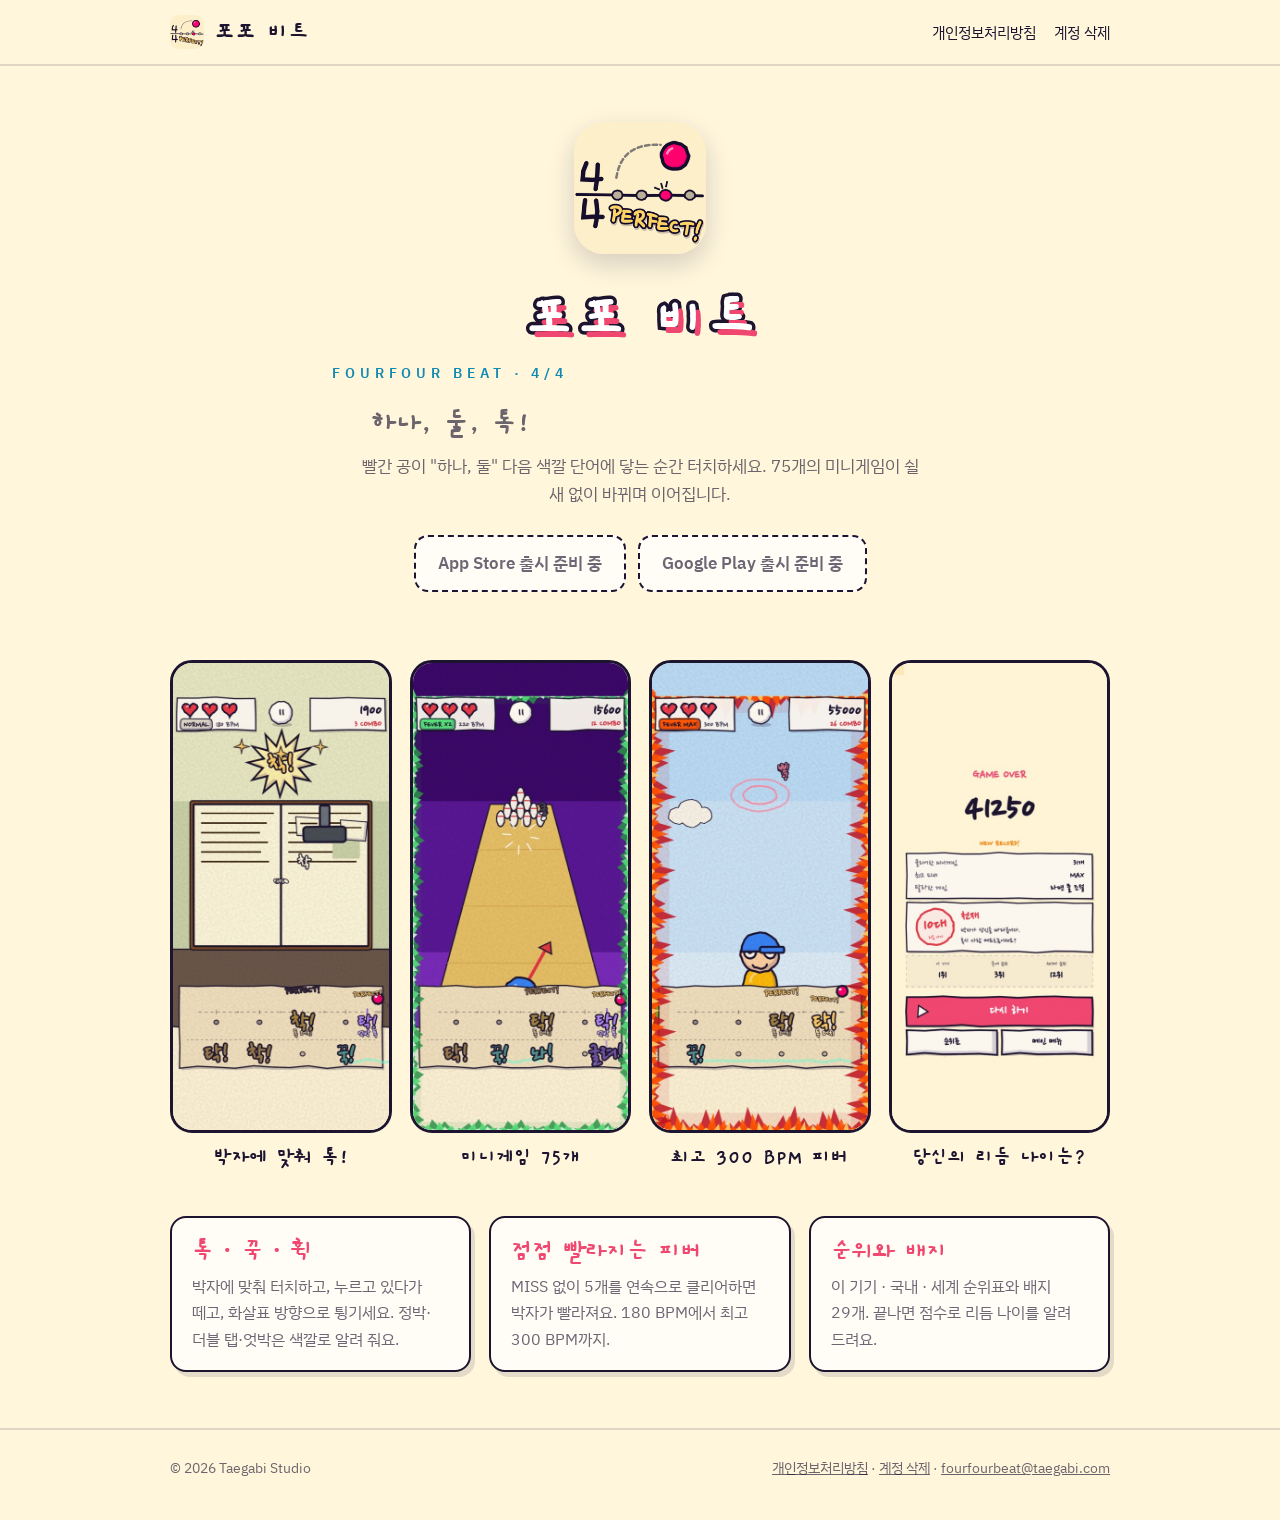
==== index.html @ 596d6d3b "포포 비트 소개 사이트, 개인정보처리방침, 계정 삭제 안내 Co-Authored-By: Claude Opus 5.5 <noreply@anthropic.com>" ====
<!doctype html>
<html lang="ko">
<head>
  <meta charset="utf-8">
  <meta name="viewport" content="width=device-width, initial-scale=1">
  <title>포포 비트 - 박자 맞추는 리듬 미니게임</title>
  <meta name="description" content="하나, 둘, 톡! 박자에 맞춰 터치하는 리듬 미니게임 75개. 당신의 리듬 나이는 몇 살일까요?">
  <link rel="canonical" href="https://fourfourbeat.taegabi.com/">
  <meta property="og:type" content="website">
  <meta property="og:title" content="포포 비트 - 박자 맞추는 리듬 미니게임">
  <meta property="og:description" content="하나, 둘, 톡! 박자에 맞춰 터치하는 리듬 미니게임 75개.">
  <meta property="og:image" content="https://fourfourbeat.taegabi.com/assets/og.png">
  <meta property="og:url" content="https://fourfourbeat.taegabi.com/">
  <link rel="icon" type="image/png" href="assets/favicon.png">
  <link rel="apple-touch-icon" href="assets/apple-touch-icon.png">
  <link href="https://fonts.googleapis.com/css2?family=Gaegu:wght@700&family=IBM+Plex+Sans+KR:wght@400;600;700&display=swap" rel="stylesheet">
  <link rel="stylesheet" href="assets/site.css">
</head>
<body>
<header class="top"><div class="wrap">
  <a class="brand" href="./"><img src="assets/logo.png" alt="" width="34" height="34">포포 비트</a>
  <nav><a href="privacy">개인정보처리방침</a><a href="delete">계정 삭제</a></nav>
</div></header>

<main class="wrap">
  <section class="hero">
    <img class="icon" src="assets/logo.png" alt="포포 비트 앱 아이콘" width="132" height="132">
    <h1>포포 비트</h1>
    <p class="en">FOURFOUR BEAT · 4/4</p>
    <p class="tag">하나, 둘, 톡!</p>
    <p>빨간 공이 "하나, 둘" 다음 색깔 단어에 닿는 순간 터치하세요. 75개의 미니게임이 쉴 새 없이 바뀌며 이어집니다.</p>
    <div class="badges">
      <span class="badge soon">App Store 출시 준비 중</span>
      <span class="badge soon">Google Play 출시 준비 중</span>
    </div>
  </section>

  <section class="shots">
    <figure><img src="assets/screens/04_play.jpg" alt="박자에 맞춰 터치하는 게임 화면" width="466" height="1010" loading="lazy"><figcaption>박자에 맞춰 톡!</figcaption></figure>
    <figure><img src="assets/screens/06_fever.jpg" alt="볼링 미니게임 화면" width="466" height="1010" loading="lazy"><figcaption>미니게임 75개</figcaption></figure>
    <figure><img src="assets/screens/07_fever_max.jpg" alt="피버 MAX 300 BPM 화면" width="466" height="1010" loading="lazy"><figcaption>최고 300 BPM 피버</figcaption></figure>
    <figure><img src="assets/screens/08_result.jpg" alt="리듬 나이 결과 화면" width="466" height="1010" loading="lazy"><figcaption>당신의 리듬 나이는?</figcaption></figure>
  </section>

  <section class="features">
    <div class="card"><h3>톡 · 꾹 · 휙</h3><p>박자에 맞춰 터치하고, 누르고 있다가 떼고, 화살표 방향으로 튕기세요. 정박·더블 탭·엇박은 색깔로 알려 줘요.</p></div>
    <div class="card"><h3>점점 빨라지는 피버</h3><p>MISS 없이 5개를 연속으로 클리어하면 박자가 빨라져요. 180 BPM에서 최고 300 BPM까지.</p></div>
    <div class="card"><h3>순위와 배지</h3><p>이 기기 · 국내 · 세계 순위표와 배지 29개. 끝나면 점수로 리듬 나이를 알려 드려요.</p></div>
  </section>
</main>

<footer><div class="wrap">
  <span>© 2026 Taegabi Studio</span>
  <span><a href="privacy">개인정보처리방침</a> · <a href="delete">계정 삭제</a> · <a href="mailto:fourfourbeat@taegabi.com">fourfourbeat@taegabi.com</a></span>
</div></footer>
</body>
</html>
---- assets/site.css ----
:root {
  --paper: #fff6dc;
  --card: #fffdf6;
  --ink: #1d1530;
  --dim: rgba(29, 21, 48, 0.65);
  --accent: #ef476f;
  --gold: #ffd166;
  --blue: #118ab2;
  --line: rgba(29, 21, 48, 0.14);
}
* { box-sizing: border-box; }
html { -webkit-text-size-adjust: 100%; }
body {
  margin: 0;
  background: var(--paper);
  color: var(--ink);
  font: 17px/1.7 "IBM Plex Sans KR", system-ui, -apple-system, sans-serif;
  word-break: keep-all;
  overflow-wrap: anywhere;
}
a { color: var(--accent); }
img { max-width: 100%; height: auto; }
.wrap { max-width: 980px; margin: 0 auto; padding: 0 20px; }
.top { border-bottom: 2px solid var(--line); background: var(--paper); }
.top .wrap { display: flex; align-items: center; justify-content: space-between; height: 64px; }
.brand { display: flex; align-items: center; gap: 10px; font: 700 26px/1 "Gaegu", cursive; color: var(--ink); text-decoration: none; }
.brand img { border-radius: 9px; }
.top nav a { color: var(--ink); text-decoration: none; margin-left: 18px; font-size: 15px; }
.top nav a:hover { color: var(--accent); }

.hero { text-align: center; padding: 56px 0 24px; }
.hero .icon { width: 132px; height: 132px; border-radius: 30px; box-shadow: 0 10px 26px rgba(29, 21, 48, 0.18); }
.hero h1 { font: 700 64px/1.1 "Gaegu", cursive; margin: 22px 0 4px; color: #fff; -webkit-text-stroke: 7px var(--ink); paint-order: stroke fill; text-shadow: 5px 6px 0 var(--accent); }
.hero .en { color: var(--blue); letter-spacing: 0.35em; font-weight: 600; font-size: 14px; margin: 6px 0 18px; }
.hero .tag { font: 700 30px/1.35 "Gaegu", cursive; margin: 0 0 8px; }
.hero p { color: var(--dim); margin: 0 auto; max-width: 560px; }
.badges { display: flex; flex-wrap: wrap; justify-content: center; gap: 12px; margin: 26px 0 0; }
.badge { display: inline-block; padding: 12px 22px; border: 2.5px solid var(--ink); border-radius: 14px; background: var(--card); color: var(--ink); text-decoration: none; font-weight: 600; box-shadow: 4px 5px 0 rgba(29, 21, 48, 0.2); }
.badge.soon { color: var(--dim); border-style: dashed; box-shadow: none; }

.shots { display: grid; grid-template-columns: repeat(4, 1fr); gap: 18px; margin: 44px 0; }
.shots figure { margin: 0; }
.shots img { display: block; width: 100%; border: 3px solid var(--ink); border-radius: 22px; background: var(--card); }
.shots figcaption { text-align: center; font: 700 22px/1.3 "Gaegu", cursive; margin-top: 10px; }

.features { display: grid; grid-template-columns: repeat(3, 1fr); gap: 18px; margin: 0 0 56px; }
.card { background: var(--card); border: 2.5px solid var(--ink); border-radius: 16px; padding: 18px 20px; box-shadow: 4px 5px 0 rgba(29, 21, 48, 0.12); }
.card h3 { font: 700 26px/1.2 "Gaegu", cursive; margin: 0 0 6px; color: var(--accent); }
.card p { margin: 0; color: var(--dim); font-size: 15.5px; }

.doc { max-width: 780px; margin: 0 auto; padding: 36px 20px 64px; }
.doc h1 { font: 700 44px/1.2 "Gaegu", cursive; margin: 0 0 18px; }
.doc h2 { font-size: 20px; margin: 38px 0 10px; padding-top: 16px; border-top: 2px dashed var(--line); }
.doc table { width: 100%; border-collapse: collapse; margin: 12px 0; font-size: 15px; background: var(--card); }
.doc th, .doc td { border: 1px solid var(--line); padding: 9px 11px; text-align: left; vertical-align: top; }
.doc th { background: rgba(255, 209, 102, 0.35); }
.table-scroll { overflow-x: auto; }
.doc .meta { color: var(--dim); font-size: 15px; }
.steps { padding-left: 1.3em; }
.steps li { margin: 6px 0; }
.box { background: var(--card); border: 2.5px solid var(--ink); border-radius: 14px; padding: 16px 20px; margin: 18px 0; }

footer { border-top: 2px solid var(--line); padding: 26px 0 40px; color: var(--dim); font-size: 14px; }
footer .wrap { display: flex; flex-wrap: wrap; gap: 8px 22px; justify-content: space-between; }
footer a { color: var(--dim); }

@media (max-width: 760px) {
  .hero h1 { font-size: 50px; }
  .shots { grid-template-columns: repeat(2, 1fr); }
  .features { grid-template-columns: 1fr; }
  .top nav a { margin-left: 12px; }
}
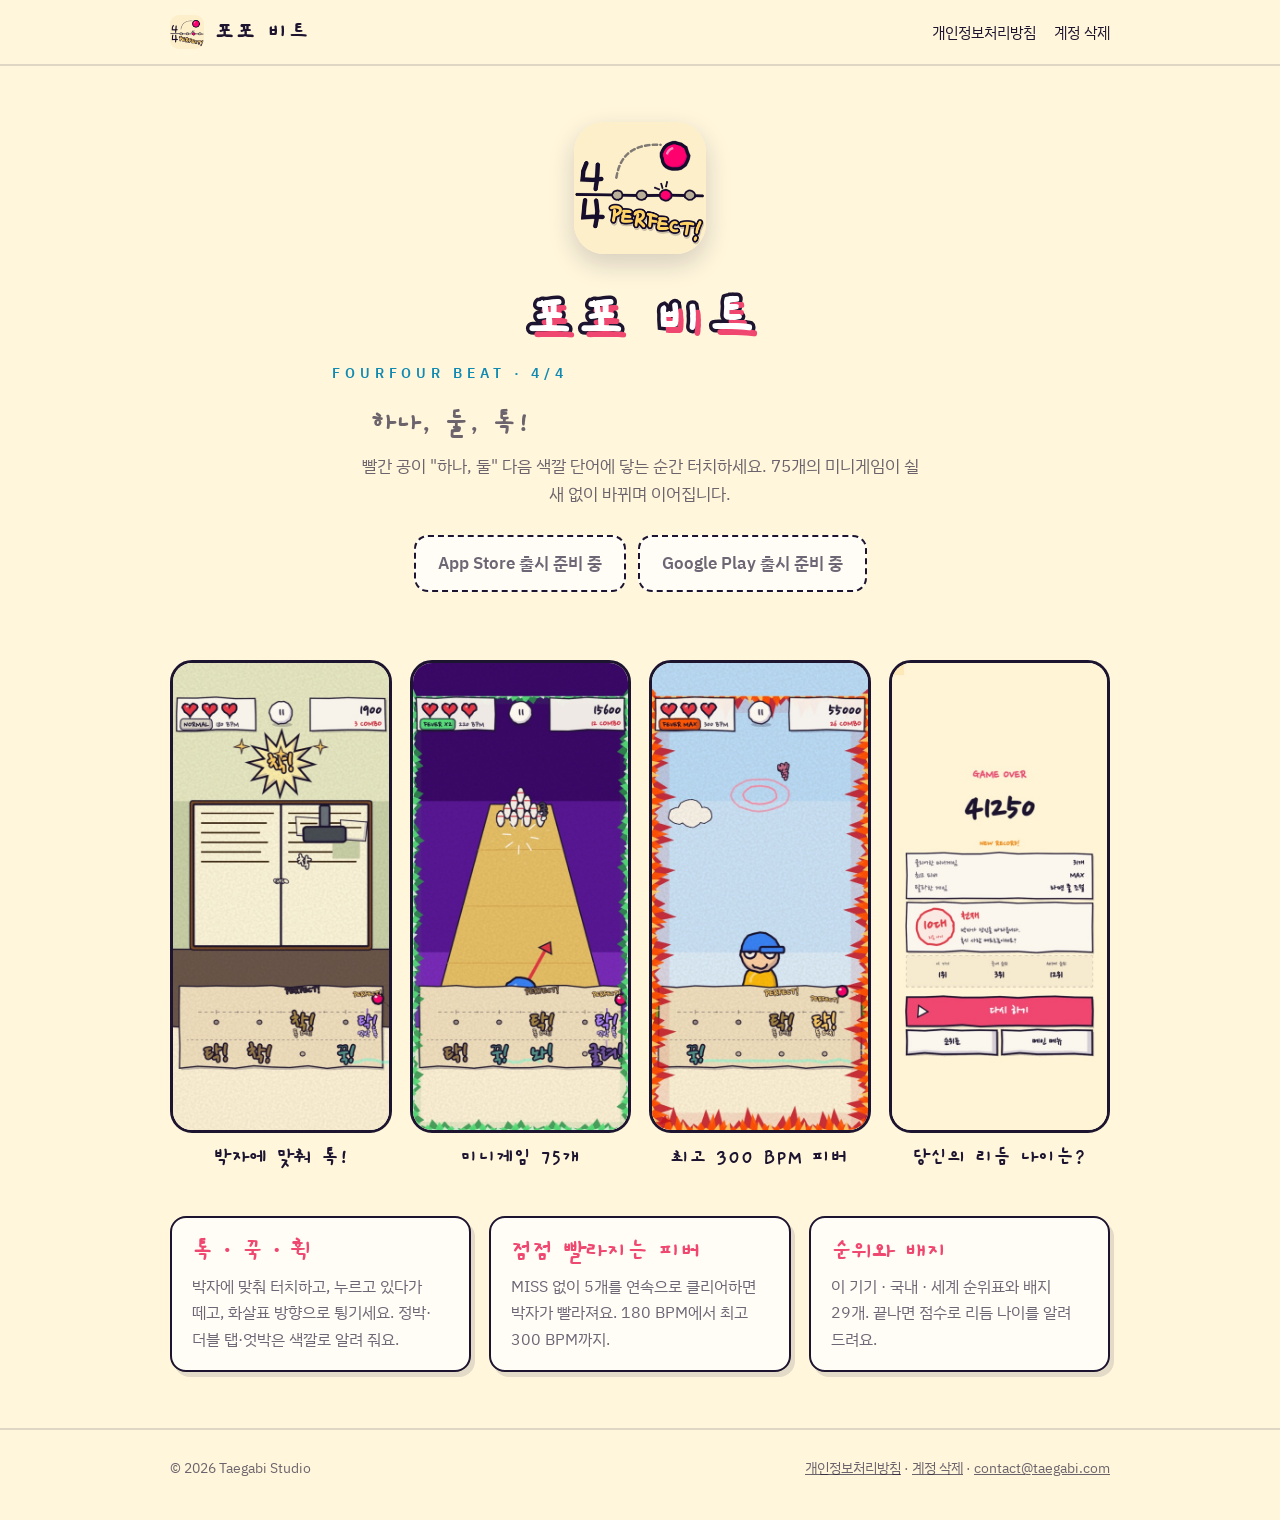
==== commit d8756b1a: "연락처 이메일을 contact@taegabi.com으로 변경 Co-Authored-By: Claude Opus 5.5 <noreply@anthropic.com>" ====
--- a/index.html
+++ b/index.html
@@ -51,7 +51,7 @@
 
 <footer><div class="wrap">
   <span>© 2026 Taegabi Studio</span>
-  <span><a href="privacy">개인정보처리방침</a> · <a href="delete">계정 삭제</a> · <a href="mailto:fourfourbeat@taegabi.com">fourfourbeat@taegabi.com</a></span>
+  <span><a href="privacy">개인정보처리방침</a> · <a href="delete">계정 삭제</a> · <a href="mailto:contact@taegabi.com">contact@taegabi.com</a></span>
 </div></footer>
 </body>
 </html>
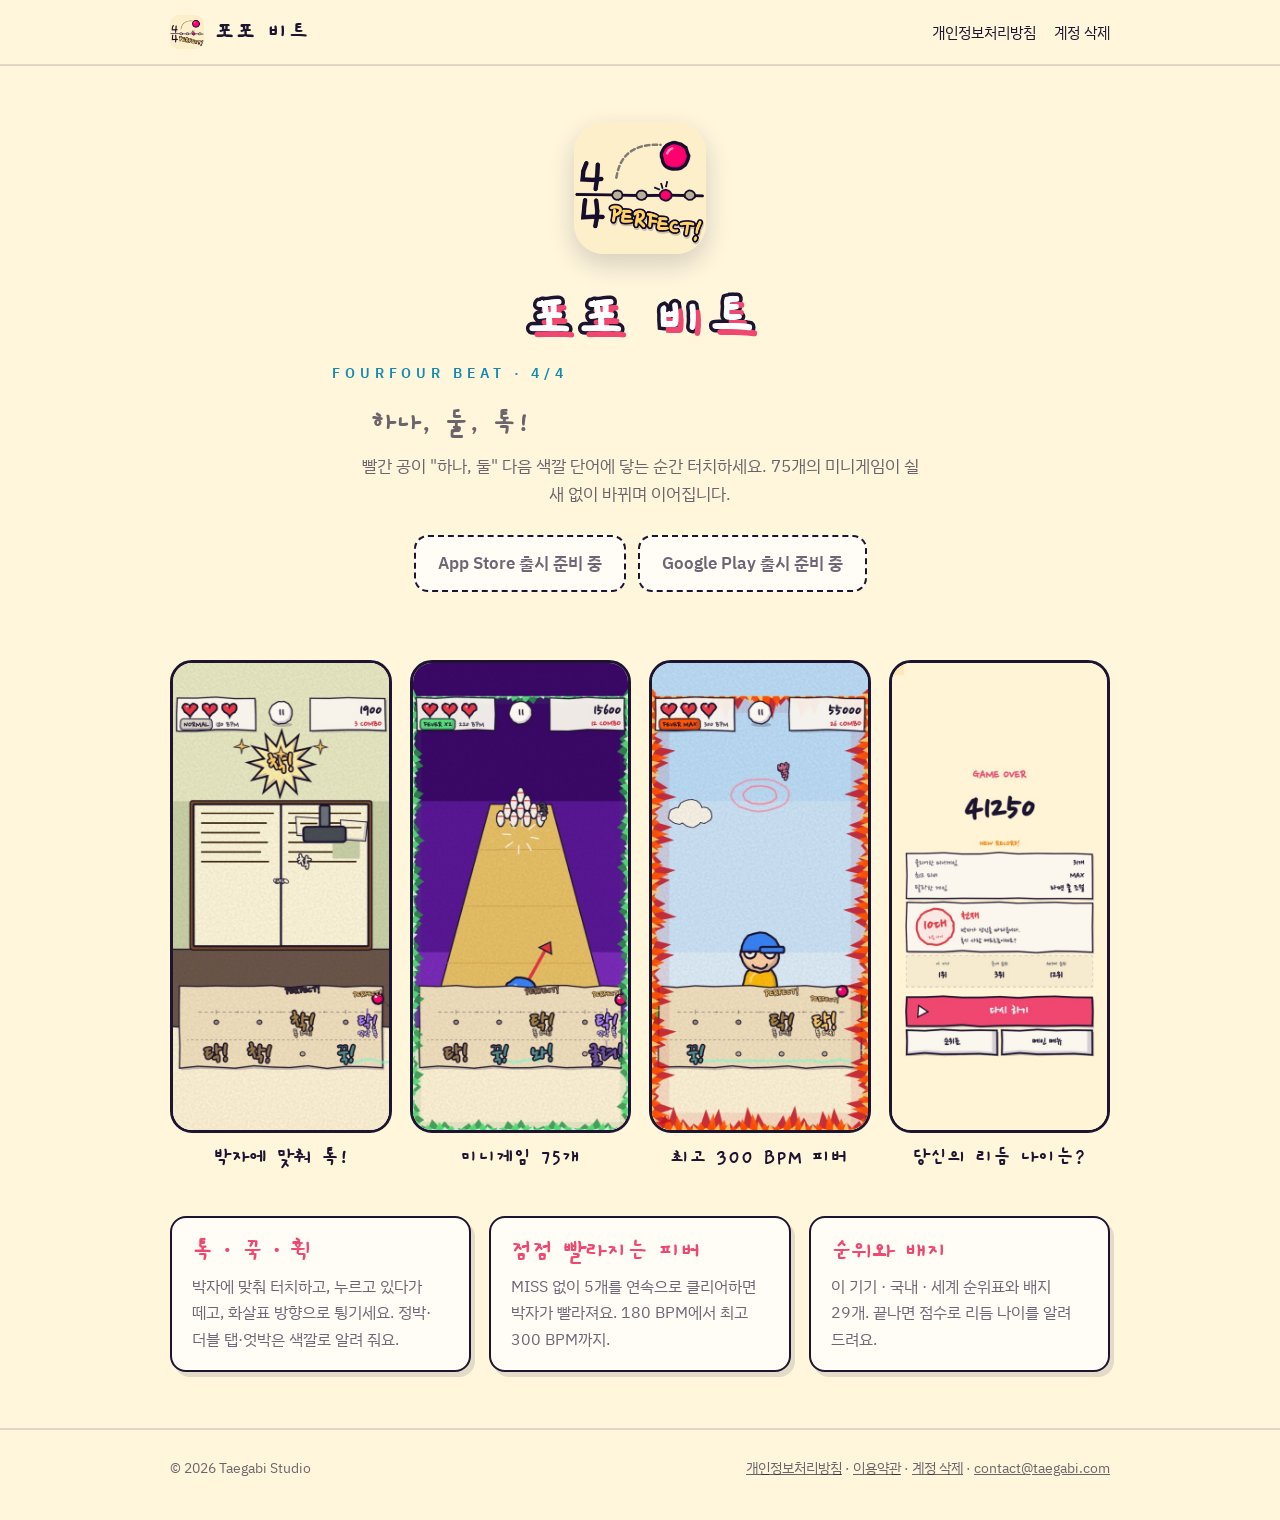
==== commit 926a8216: "이용약관 페이지 추가 Co-Authored-By: Claude Opus 5.5 <noreply@anthropic.com>" ====
--- a/index.html
+++ b/index.html
@@ -51,7 +51,7 @@
 
 <footer><div class="wrap">
   <span>© 2026 Taegabi Studio</span>
-  <span><a href="privacy">개인정보처리방침</a> · <a href="delete">계정 삭제</a> · <a href="mailto:contact@taegabi.com">contact@taegabi.com</a></span>
+  <span><a href="privacy">개인정보처리방침</a> · <a href="terms">이용약관</a> · <a href="delete">계정 삭제</a> · <a href="mailto:contact@taegabi.com">contact@taegabi.com</a></span>
 </div></footer>
 </body>
 </html>
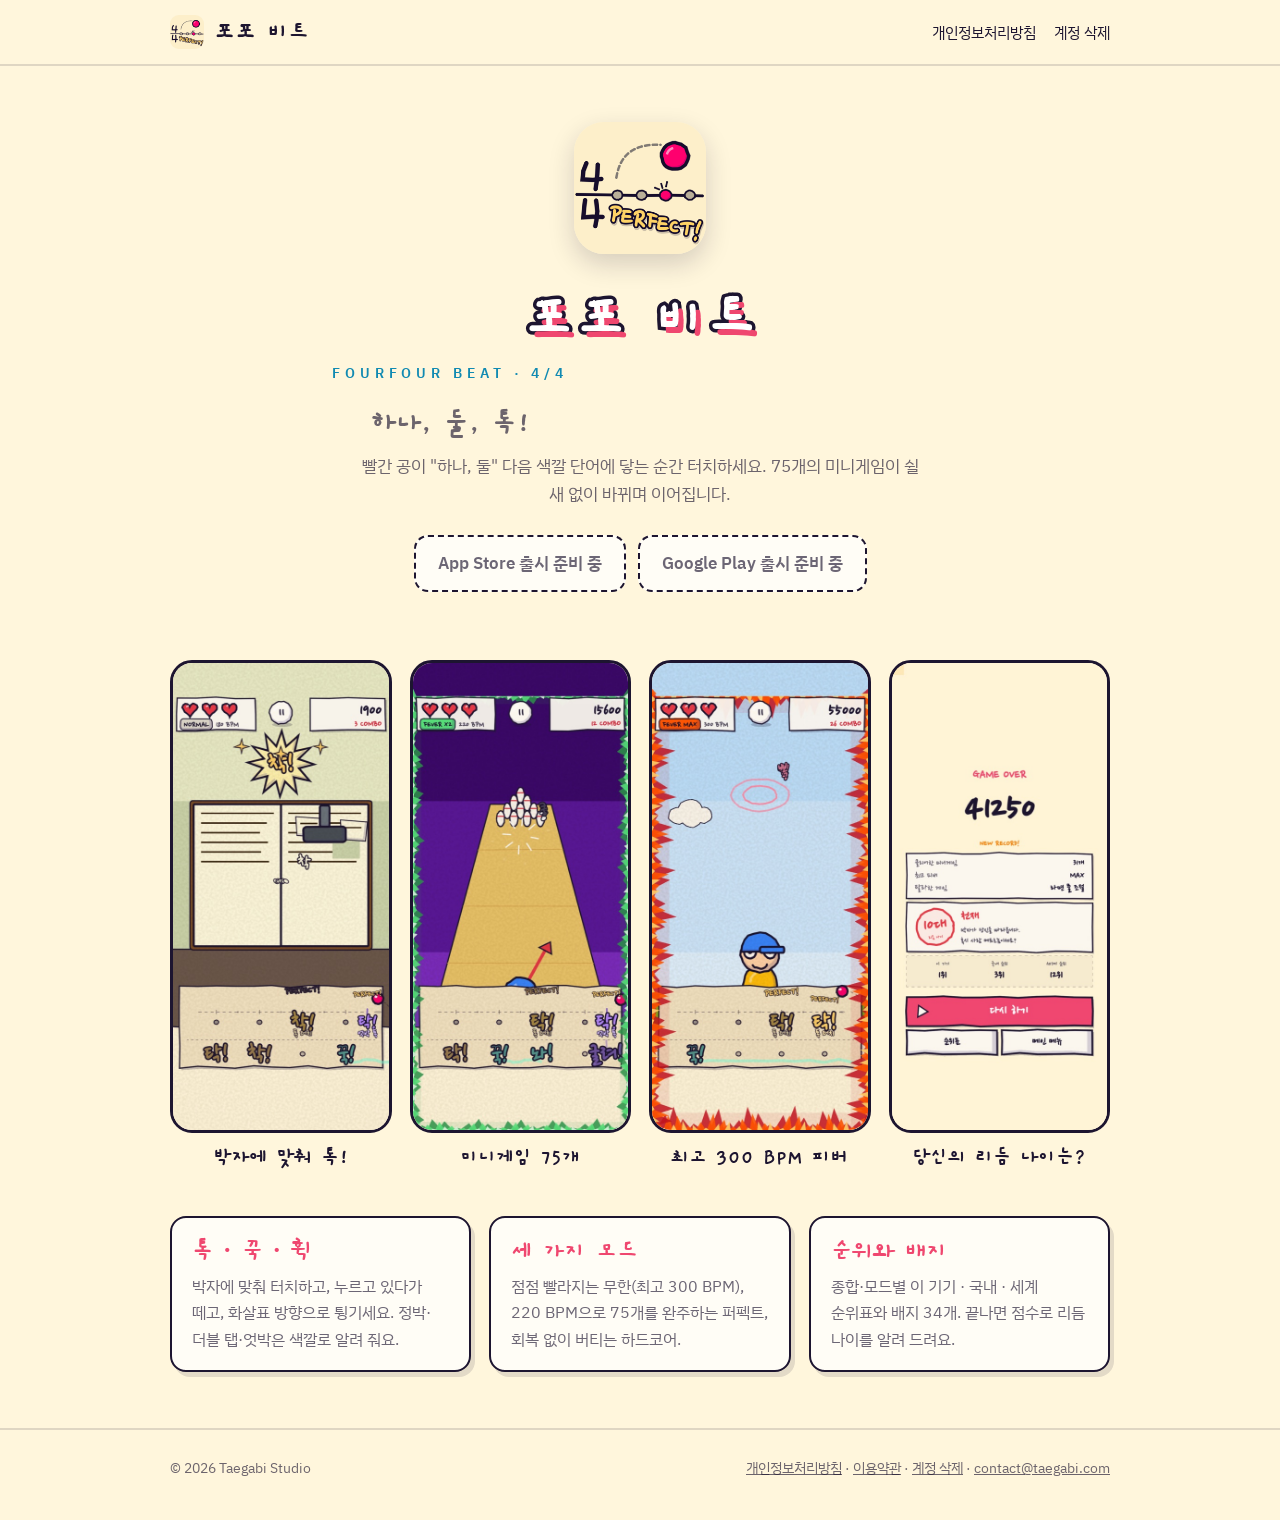
==== commit f6d40a0a: "Site: game modes, 34 badges, per-mode records Co-Authored-By: Claude Opus 5.5 <noreply@anthropic.com" ====
--- a/index.html
+++ b/index.html
@@ -44,8 +44,8 @@
 
   <section class="features">
     <div class="card"><h3>톡 · 꾹 · 휙</h3><p>박자에 맞춰 터치하고, 누르고 있다가 떼고, 화살표 방향으로 튕기세요. 정박·더블 탭·엇박은 색깔로 알려 줘요.</p></div>
-    <div class="card"><h3>점점 빨라지는 피버</h3><p>MISS 없이 5개를 연속으로 클리어하면 박자가 빨라져요. 180 BPM에서 최고 300 BPM까지.</p></div>
-    <div class="card"><h3>순위와 배지</h3><p>이 기기 · 국내 · 세계 순위표와 배지 29개. 끝나면 점수로 리듬 나이를 알려 드려요.</p></div>
+    <div class="card"><h3>세 가지 모드</h3><p>점점 빨라지는 무한(최고 300 BPM), 220 BPM으로 75개를 완주하는 퍼펙트, 회복 없이 버티는 하드코어.</p></div>
+    <div class="card"><h3>순위와 배지</h3><p>종합·모드별 이 기기 · 국내 · 세계 순위표와 배지 34개. 끝나면 점수로 리듬 나이를 알려 드려요.</p></div>
   </section>
 </main>
 
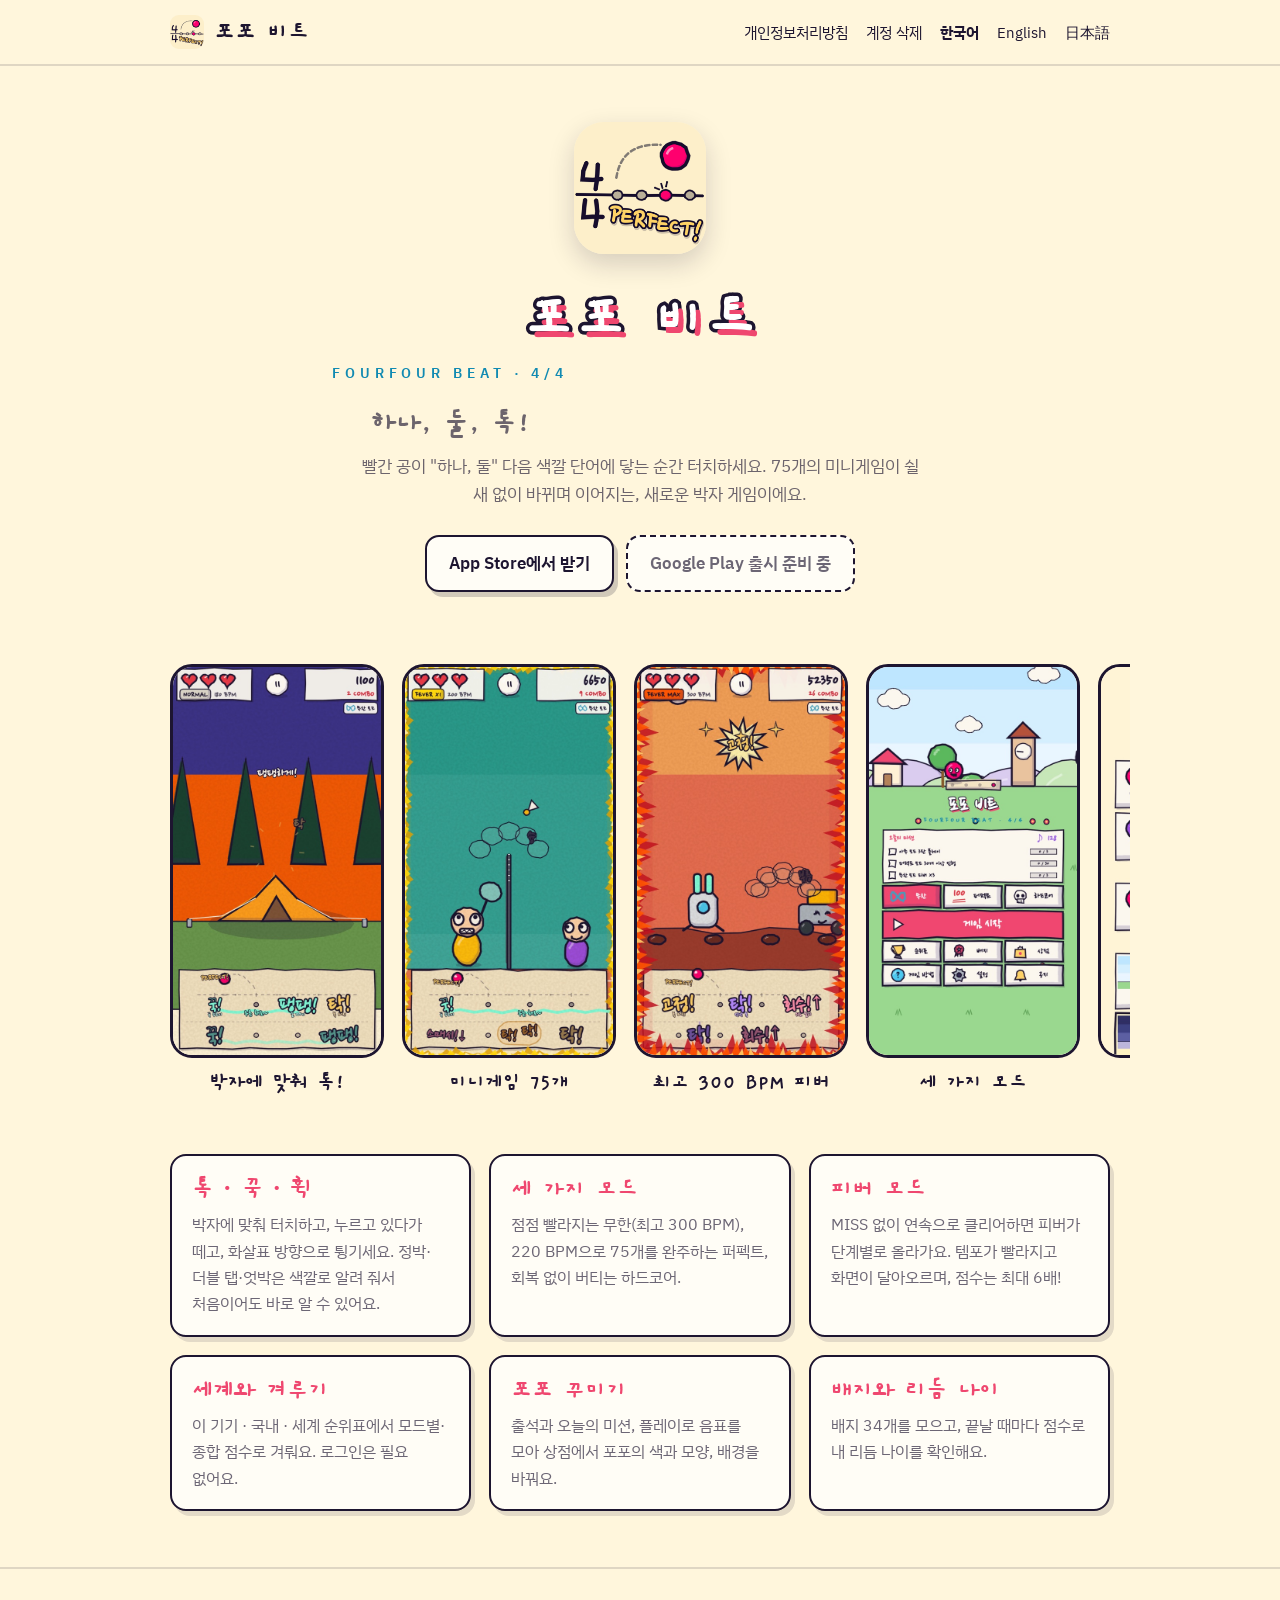
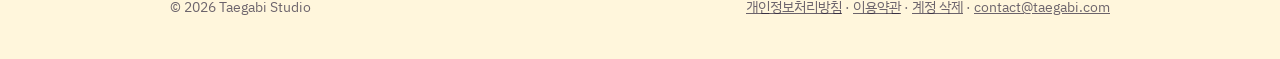
==== commit b6695335: "Site: 1.1 features, new screenshots per language, English and Japanese pages Terms: notes and items " ====
--- a/index.html
+++ b/index.html
@@ -4,54 +4,64 @@
   <meta charset="utf-8">
   <meta name="viewport" content="width=device-width, initial-scale=1">
   <title>포포 비트 - 박자 맞추는 리듬 미니게임</title>
-  <meta name="description" content="하나, 둘, 톡! 박자에 맞춰 터치하는 리듬 미니게임 75개. 당신의 리듬 나이는 몇 살일까요?">
+  <meta name="description" content="하나, 둘, 톡! 박자에 맞춰 터치하는 리듬 미니게임 75개. 세 가지 모드, 피버, 세계 순위표, 포포 꾸미기.">
   <link rel="canonical" href="https://fourfourbeat.taegabi.com/">
+  <link rel="alternate" hreflang="ko" href="https://fourfourbeat.taegabi.com/">
+  <link rel="alternate" hreflang="en" href="https://fourfourbeat.taegabi.com/en/">
+  <link rel="alternate" hreflang="ja" href="https://fourfourbeat.taegabi.com/ja/">
+  <link rel="alternate" hreflang="x-default" href="https://fourfourbeat.taegabi.com/en/">
   <meta property="og:type" content="website">
   <meta property="og:title" content="포포 비트 - 박자 맞추는 리듬 미니게임">
-  <meta property="og:description" content="하나, 둘, 톡! 박자에 맞춰 터치하는 리듬 미니게임 75개.">
+  <meta property="og:description" content="하나, 둘, 톡! 박자에 맞춰 터치하는 리듬 미니게임 75개. 세 가지 모드, 피버, 세계 순위표, 포포 꾸미기.">
   <meta property="og:image" content="https://fourfourbeat.taegabi.com/assets/og.png">
   <meta property="og:url" content="https://fourfourbeat.taegabi.com/">
-  <link rel="icon" type="image/png" href="assets/favicon.png">
-  <link rel="apple-touch-icon" href="assets/apple-touch-icon.png">
+  <link rel="icon" type="image/png" href="/assets/favicon.png">
+  <link rel="apple-touch-icon" href="/assets/apple-touch-icon.png">
   <link href="https://fonts.googleapis.com/css2?family=Gaegu:wght@700&family=IBM+Plex+Sans+KR:wght@400;600;700&display=swap" rel="stylesheet">
-  <link rel="stylesheet" href="assets/site.css">
+  <link rel="stylesheet" href="/assets/site.css">
 </head>
 <body>
 <header class="top"><div class="wrap">
-  <a class="brand" href="./"><img src="assets/logo.png" alt="" width="34" height="34">포포 비트</a>
-  <nav><a href="privacy">개인정보처리방침</a><a href="delete">계정 삭제</a></nav>
+  <a class="brand" href="/"><img src="/assets/logo.png" alt="" width="34" height="34">포포 비트</a>
+  <nav><span class="doclinks"><a href="/privacy">개인정보처리방침</a><a href="/delete">계정 삭제</a></span><span class="lang"><a href="/" lang="ko" aria-current="page">한국어</a><a href="/en/" lang="en">English</a><a href="/ja/" lang="ja">日本語</a></span></nav>
 </div></header>
 
 <main class="wrap">
   <section class="hero">
-    <img class="icon" src="assets/logo.png" alt="포포 비트 앱 아이콘" width="132" height="132">
+    <img class="icon" src="/assets/logo.png" alt="포포 비트 앱 아이콘" width="132" height="132">
     <h1>포포 비트</h1>
     <p class="en">FOURFOUR BEAT · 4/4</p>
     <p class="tag">하나, 둘, 톡!</p>
-    <p>빨간 공이 "하나, 둘" 다음 색깔 단어에 닿는 순간 터치하세요. 75개의 미니게임이 쉴 새 없이 바뀌며 이어집니다.</p>
+    <p>빨간 공이 "하나, 둘" 다음 색깔 단어에 닿는 순간 터치하세요. 75개의 미니게임이 쉴 새 없이 바뀌며 이어지는, 새로운 박자 게임이에요.</p>
     <div class="badges">
-      <span class="badge soon">App Store 출시 준비 중</span>
+      <a class="badge" href="https://apps.apple.com/app/id6832641340">App Store에서 받기</a>
       <span class="badge soon">Google Play 출시 준비 중</span>
     </div>
   </section>
 
   <section class="shots">
-    <figure><img src="assets/screens/04_play.jpg" alt="박자에 맞춰 터치하는 게임 화면" width="466" height="1010" loading="lazy"><figcaption>박자에 맞춰 톡!</figcaption></figure>
-    <figure><img src="assets/screens/06_fever.jpg" alt="볼링 미니게임 화면" width="466" height="1010" loading="lazy"><figcaption>미니게임 75개</figcaption></figure>
-    <figure><img src="assets/screens/07_fever_max.jpg" alt="피버 MAX 300 BPM 화면" width="466" height="1010" loading="lazy"><figcaption>최고 300 BPM 피버</figcaption></figure>
-    <figure><img src="assets/screens/08_result.jpg" alt="리듬 나이 결과 화면" width="466" height="1010" loading="lazy"><figcaption>당신의 리듬 나이는?</figcaption></figure>
+    <figure><img src="/assets/screens/ko/01_play.jpg" alt="박자 바에 맞춰 터치하는 게임 화면" width="537" height="1000" loading="lazy"><figcaption>박자에 맞춰 톡!</figcaption></figure>
+    <figure><img src="/assets/screens/ko/02_play.jpg" alt="쉴 새 없이 바뀌는 미니게임 화면" width="537" height="1000" loading="lazy"><figcaption>미니게임 75개</figcaption></figure>
+    <figure><img src="/assets/screens/ko/03_fever_max.jpg" alt="피버 MAX 화면" width="537" height="1000" loading="lazy"><figcaption>최고 300 BPM 피버</figcaption></figure>
+    <figure><img src="/assets/screens/ko/04_menu.jpg" alt="모드 선택과 오늘의 미션이 있는 메인 메뉴" width="537" height="1000" loading="lazy"><figcaption>세 가지 모드</figcaption></figure>
+    <figure><img src="/assets/screens/ko/05_shop.jpg" alt="음표로 포포의 색·모양·배경을 사는 상점" width="537" height="1000" loading="lazy"><figcaption>포포 꾸미기</figcaption></figure>
+    <figure><img src="/assets/screens/ko/06_world.jpg" alt="나라별 세계 순위표" width="537" height="1000" loading="lazy"><figcaption>세계 순위표</figcaption></figure>
+    <figure><img src="/assets/screens/ko/07_badges.jpg" alt="모은 배지 화면" width="537" height="1000" loading="lazy"><figcaption>배지 34개</figcaption></figure>
   </section>
 
   <section class="features">
-    <div class="card"><h3>톡 · 꾹 · 휙</h3><p>박자에 맞춰 터치하고, 누르고 있다가 떼고, 화살표 방향으로 튕기세요. 정박·더블 탭·엇박은 색깔로 알려 줘요.</p></div>
+    <div class="card"><h3>톡 · 꾹 · 휙</h3><p>박자에 맞춰 터치하고, 누르고 있다가 떼고, 화살표 방향으로 튕기세요. 정박·더블 탭·엇박은 색깔로 알려 줘서 처음이어도 바로 알 수 있어요.</p></div>
     <div class="card"><h3>세 가지 모드</h3><p>점점 빨라지는 무한(최고 300 BPM), 220 BPM으로 75개를 완주하는 퍼펙트, 회복 없이 버티는 하드코어.</p></div>
-    <div class="card"><h3>순위와 배지</h3><p>종합·모드별 이 기기 · 국내 · 세계 순위표와 배지 34개. 끝나면 점수로 리듬 나이를 알려 드려요.</p></div>
+    <div class="card"><h3>피버 모드</h3><p>MISS 없이 연속으로 클리어하면 피버가 단계별로 올라가요. 템포가 빨라지고 화면이 달아오르며, 점수는 최대 6배!</p></div>
+    <div class="card"><h3>세계와 겨루기</h3><p>이 기기 · 국내 · 세계 순위표에서 모드별·종합 점수로 겨뤄요. 로그인은 필요 없어요.</p></div>
+    <div class="card"><h3>포포 꾸미기</h3><p>출석과 오늘의 미션, 플레이로 음표를 모아 상점에서 포포의 색과 모양, 배경을 바꿔요.</p></div>
+    <div class="card"><h3>배지와 리듬 나이</h3><p>배지 34개를 모으고, 끝날 때마다 점수로 내 리듬 나이를 확인해요.</p></div>
   </section>
 </main>
 
 <footer><div class="wrap">
   <span>© 2026 Taegabi Studio</span>
-  <span><a href="privacy">개인정보처리방침</a> · <a href="terms">이용약관</a> · <a href="delete">계정 삭제</a> · <a href="mailto:contact@taegabi.com">contact@taegabi.com</a></span>
+  <span><a href="/privacy">개인정보처리방침</a> · <a href="/terms">이용약관</a> · <a href="/delete">계정 삭제</a> · <a href="mailto:contact@taegabi.com">contact@taegabi.com</a></span>
 </div></footer>
 </body>
 </html>
--- a/assets/site.css
+++ b/assets/site.css
@@ -27,6 +27,11 @@
 .brand img { border-radius: 9px; }
 .top nav a { color: var(--ink); text-decoration: none; margin-left: 18px; font-size: 15px; }
 .top nav a:hover { color: var(--accent); }
+.lang { font-size: 14px; color: var(--dim); white-space: nowrap; }
+.lang a { color: var(--dim); margin: 0 0 0 10px; text-decoration: none; }
+.lang a[aria-current] { color: var(--ink); font-weight: 700; }
+:lang(ja) .brand, :lang(ja) .hero .tag, :lang(ja) .shots figcaption, :lang(ja) .card h3, :lang(ja) .doc h1 { font-family: "Yusei Magic", "Gaegu", sans-serif; font-weight: 400; }
+:lang(ja) body { font-family: "IBM Plex Sans JP", system-ui, -apple-system, sans-serif; word-break: normal; line-break: strict; }
 
 .hero { text-align: center; padding: 56px 0 24px; }
 .hero .icon { width: 132px; height: 132px; border-radius: 30px; box-shadow: 0 10px 26px rgba(29, 21, 48, 0.18); }
@@ -36,10 +41,11 @@
 .hero p { color: var(--dim); margin: 0 auto; max-width: 560px; }
 .badges { display: flex; flex-wrap: wrap; justify-content: center; gap: 12px; margin: 26px 0 0; }
 .badge { display: inline-block; padding: 12px 22px; border: 2.5px solid var(--ink); border-radius: 14px; background: var(--card); color: var(--ink); text-decoration: none; font-weight: 600; box-shadow: 4px 5px 0 rgba(29, 21, 48, 0.2); }
+.badge:hover { border-color: var(--accent); }
 .badge.soon { color: var(--dim); border-style: dashed; box-shadow: none; }
 
-.shots { display: grid; grid-template-columns: repeat(4, 1fr); gap: 18px; margin: 44px 0; }
-.shots figure { margin: 0; }
+.shots { display: flex; gap: 18px; margin: 44px -20px; padding: 4px 20px 14px; overflow-x: auto; scroll-snap-type: x mandatory; scroll-padding: 0 20px; }
+.shots figure { margin: 0; flex: 0 0 214px; scroll-snap-align: start; }
 .shots img { display: block; width: 100%; border: 3px solid var(--ink); border-radius: 22px; background: var(--card); }
 .shots figcaption { text-align: center; font: 700 22px/1.3 "Gaegu", cursive; margin-top: 10px; }
 
@@ -66,7 +72,11 @@
 
 @media (max-width: 760px) {
   .hero h1 { font-size: 50px; }
-  .shots { grid-template-columns: repeat(2, 1fr); }
+  .shots figure { flex-basis: 46%; }
   .features { grid-template-columns: 1fr; }
   .top nav a { margin-left: 12px; }
+  .top nav .doclinks { display: none; }
+  .top .wrap { flex-wrap: wrap; height: auto; min-height: 64px; padding-top: 10px; padding-bottom: 10px; gap: 4px 12px; }
+  .brand { font-size: 21px; white-space: nowrap; gap: 8px; }
+  .lang a { margin-left: 8px; }
 }
